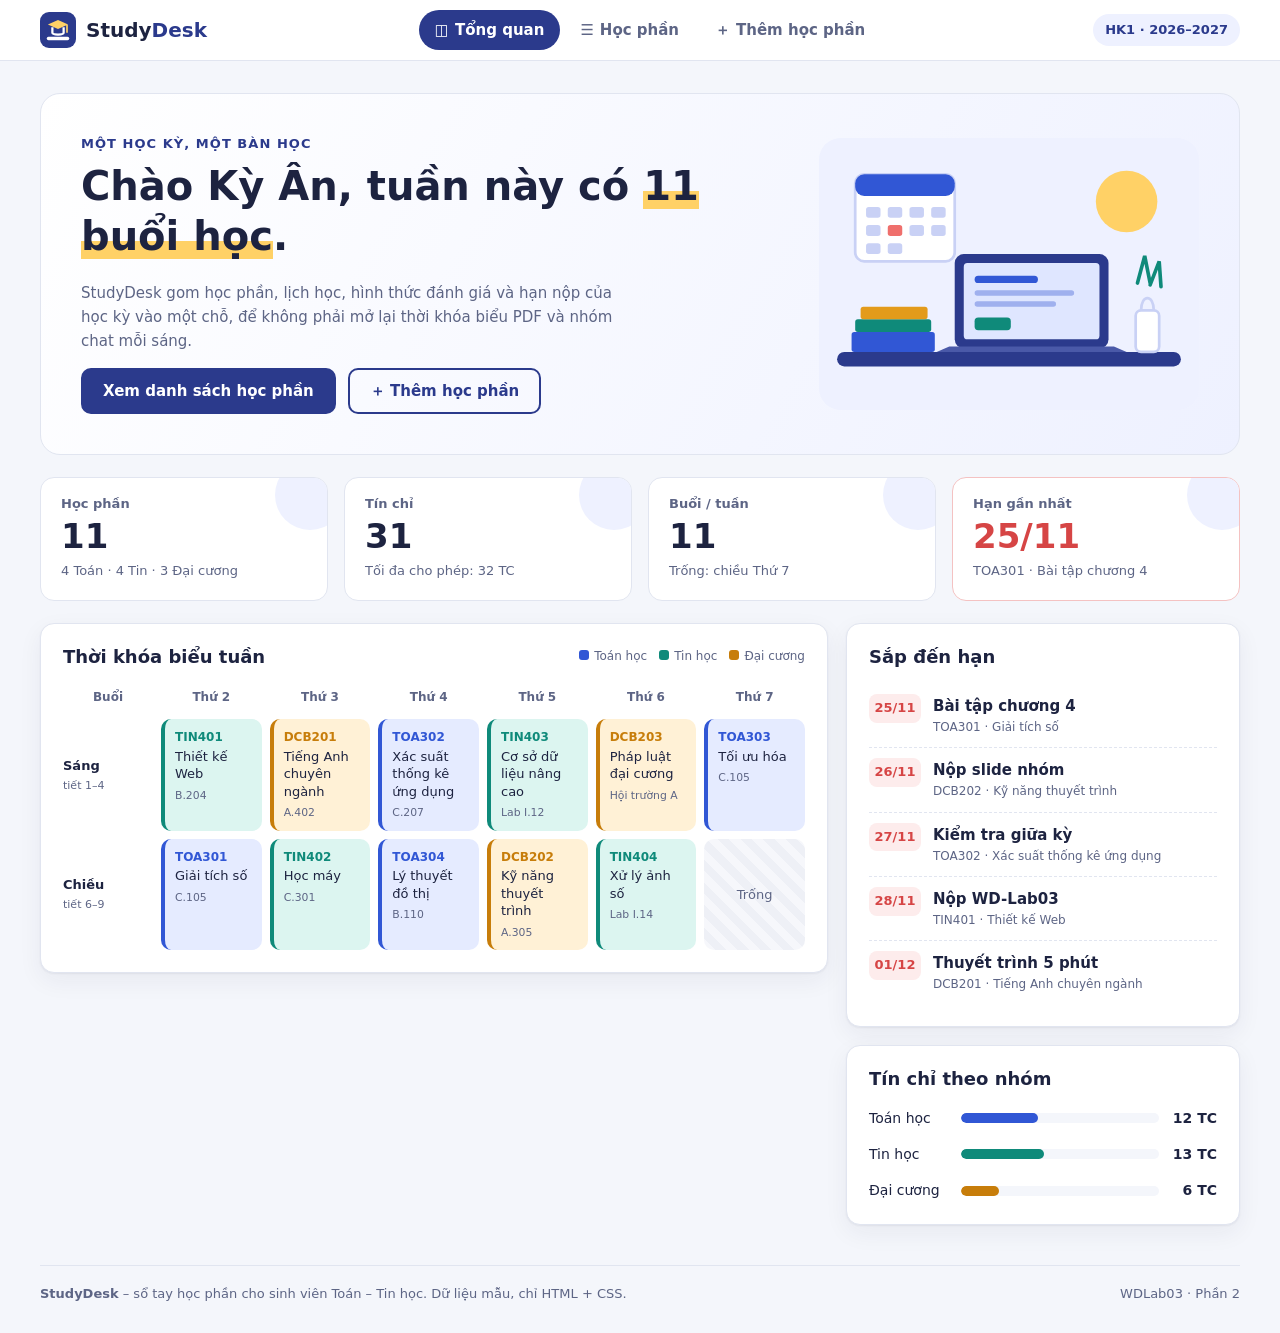
==== phan2-studydesk/index.html @ 6f0f49e2 "feat(part2): StudyDesk course manager – dashboard timetable, filterable course table with :target de" ====
<!DOCTYPE html>
<html lang="vi">
<head>
  <meta charset="utf-8">
  <meta name="viewport" content="width=device-width, initial-scale=1">
  <meta name="description" content="StudyDesk – sổ tay quản lý học phần trong học kỳ cho sinh viên Toán – Tin học.">
  <title>StudyDesk | Tổng quan học kỳ</title>
  <link rel="icon" href="assets/logo.svg" type="image/svg+xml">
  <link rel="stylesheet" href="css/style.css">
</head>
<body>
  <a class="skip" href="#main">Bỏ qua, đến nội dung</a>
  <header class="app-bar">
    <a class="logo" href="index.html">
      <img src="assets/logo.svg" alt="" width="36" height="36">
      <span>Study<b>Desk</b></span>
    </a>
    <nav class="tabs" aria-label="Điều hướng chính">
      <a href="index.html" aria-current="page"><span aria-hidden="true">◫</span> Tổng quan</a>
      <a href="hoc-phan.html"><span aria-hidden="true">☰</span> Học phần</a>
      <a href="dang-ky.html"><span aria-hidden="true">＋</span> Thêm học phần</a>
    </nav>
    <p class="term">HK1 · 2026–2027</p>
  </header>

  <main id="main" class="page">
    <section class="intro" aria-labelledby="intro-title">
      <div class="intro-text">
        <p class="kicker">Một học kỳ, một bàn học</p>
        <h1 id="intro-title">Chào Kỳ Ân, tuần này có <span class="hl">11 buổi học</span>.</h1>
        <p>StudyDesk gom học phần, lịch học, hình thức đánh giá và hạn nộp của học kỳ vào một chỗ, để không phải mở lại thời khóa biểu PDF và nhóm chat mỗi sáng.</p>
        <p class="intro-actions">
          <a class="button" href="hoc-phan.html">Xem danh sách học phần</a>
          <a class="button button-light" href="dang-ky.html">＋ Thêm học phần</a>
        </p>
      </div>
      <img class="intro-art" src="assets/desk.svg" alt="Minh họa bàn học với laptop, sách và lịch" width="420" height="300">
    </section>

    <section class="kpis" aria-label="Số liệu học kỳ">
      <article class="kpi"><h2>Học phần</h2><p class="kpi-num">11</p><p>4 Toán · 4 Tin · 3 Đại cương</p></article>
      <article class="kpi"><h2>Tín chỉ</h2><p class="kpi-num">31</p><p>Tối đa cho phép: 32 TC</p></article>
      <article class="kpi"><h2>Buổi / tuần</h2><p class="kpi-num">11</p><p>Trống: chiều Thứ 7</p></article>
      <article class="kpi kpi-alert"><h2>Hạn gần nhất</h2><p class="kpi-num">25/11</p><p>TOA301 · Bài tập chương 4</p></article>
    </section>

    <div class="dash">
      <section class="panel timetable" aria-labelledby="tt-title">
        <div class="panel-head">
          <h2 id="tt-title">Thời khóa biểu tuần</h2>
          <p class="legend"><span class="g-toan">Toán học</span><span class="g-tin">Tin học</span><span class="g-dc">Đại cương</span></p>
        </div>
        <div class="tt-scroll">
        <div class="tt-grid">
          <p class="tt-corner">Buổi</p>
          <p class="tt-day">Thứ 2</p>
          <p class="tt-day">Thứ 3</p>
          <p class="tt-day">Thứ 4</p>
          <p class="tt-day">Thứ 5</p>
          <p class="tt-day">Thứ 6</p>
          <p class="tt-day">Thứ 7</p>
          <p class="tt-sess">Sáng<small>tiết 1–4</small></p>
          <a class="tt-slot g-tin" href="hoc-phan.html#TIN401"><b>TIN401</b> Thiết kế Web<small>B.204</small></a>
          <a class="tt-slot g-dc" href="hoc-phan.html#DCB201"><b>DCB201</b> Tiếng Anh chuyên ngành<small>A.402</small></a>
          <a class="tt-slot g-toan" href="hoc-phan.html#TOA302"><b>TOA302</b> Xác suất thống kê ứng dụng<small>C.207</small></a>
          <a class="tt-slot g-tin" href="hoc-phan.html#TIN403"><b>TIN403</b> Cơ sở dữ liệu nâng cao<small>Lab I.12</small></a>
          <a class="tt-slot g-dc" href="hoc-phan.html#DCB203"><b>DCB203</b> Pháp luật đại cương<small>Hội trường A</small></a>
          <a class="tt-slot g-toan" href="hoc-phan.html#TOA303"><b>TOA303</b> Tối ưu hóa<small>C.105</small></a>
          <p class="tt-sess">Chiều<small>tiết 6–9</small></p>
          <a class="tt-slot g-toan" href="hoc-phan.html#TOA301"><b>TOA301</b> Giải tích số<small>C.105</small></a>
          <a class="tt-slot g-tin" href="hoc-phan.html#TIN402"><b>TIN402</b> Học máy<small>C.301</small></a>
          <a class="tt-slot g-toan" href="hoc-phan.html#TOA304"><b>TOA304</b> Lý thuyết đồ thị<small>B.110</small></a>
          <a class="tt-slot g-dc" href="hoc-phan.html#DCB202"><b>DCB202</b> Kỹ năng thuyết trình<small>A.305</small></a>
          <a class="tt-slot g-tin" href="hoc-phan.html#TIN404"><b>TIN404</b> Xử lý ảnh số<small>Lab I.14</small></a>
          <p class="tt-slot tt-free">Trống</p>
        </div>
        </div>
      </section>

      <section class="panel deadlines" aria-labelledby="dl-title">
        <div class="panel-head"><h2 id="dl-title">Sắp đến hạn</h2></div>
        <ol class="dl-list">
          <li>
            <time>25/11</time>
            <a href="hoc-phan.html#TOA301"><b>Bài tập chương 4</b><small>TOA301 · Giải tích số</small></a>
          </li>
          <li>
            <time>26/11</time>
            <a href="hoc-phan.html#DCB202"><b>Nộp slide nhóm</b><small>DCB202 · Kỹ năng thuyết trình</small></a>
          </li>
          <li>
            <time>27/11</time>
            <a href="hoc-phan.html#TOA302"><b>Kiểm tra giữa kỳ</b><small>TOA302 · Xác suất thống kê ứng dụng</small></a>
          </li>
          <li>
            <time>28/11</time>
            <a href="hoc-phan.html#TIN401"><b>Nộp WD-Lab03</b><small>TIN401 · Thiết kế Web</small></a>
          </li>
          <li>
            <time>01/12</time>
            <a href="hoc-phan.html#DCB201"><b>Thuyết trình 5 phút</b><small>DCB201 · Tiếng Anh chuyên ngành</small></a>
          </li>
        </ol>
      </section>

      <section class="panel credits" aria-labelledby="cr-title">
        <div class="panel-head"><h2 id="cr-title">Tín chỉ theo nhóm</h2></div>
        <ul class="bars">
          <li class="g-toan">
            <span>Toán học</span>
            <span class="bar"><span style="width: 39%"></span></span>
            <b>12 TC</b>
          </li>
          <li class="g-tin">
            <span>Tin học</span>
            <span class="bar"><span style="width: 42%"></span></span>
            <b>13 TC</b>
          </li>
          <li class="g-dc">
            <span>Đại cương</span>
            <span class="bar"><span style="width: 19%"></span></span>
            <b>6 TC</b>
          </li>
        </ul>
      </section>
    </div>
  </main>

  <footer class="app-footer">
    <p><b>StudyDesk</b> – sổ tay học phần cho sinh viên Toán – Tin học. Dữ liệu mẫu, chỉ HTML + CSS.</p>
    <p>WDLab03 · Phần 2</p>
  </footer>
</body>
</html>
---- phan2-studydesk/css/style.css ----
@charset "UTF-8";
/* =========================================================
   StudyDesk – Sổ tay học phần (WDLab03 – Phần 2)
   1. Biến   2. Nền tảng   3. App bar   4. Thành phần chung
   5. Tổng quan (KPI, thời khóa biểu)   6. Danh sách + chi tiết
   7. Form   8. Xác nhận   9. Responsive
   ========================================================= */

/* ---------- 1. Biến ---------- */
:root {
  --bg: #f4f6fb;
  --surface: #ffffff;
  --text: #1d2340;
  --soft: #5d6585;
  --border: #e1e5f0;
  --brand: #2b3a8c;
  --brand-2: #ffd166;
  --toan: #3157d5;  --toan-bg: #e5ebff;
  --tin: #0f8a7a;   --tin-bg: #dcf5f0;
  --dc: #c77d0a;    --dc-bg: #fff1d6;
  --danger: #d64545;
  --radius: 14px;
  --shadow: 0 1px 2px rgba(29, 35, 64, .06), 0 8px 24px rgba(29, 35, 64, .06);
  --font: "Segoe UI", system-ui, -apple-system, Roboto, Arial, sans-serif;
}

/* ---------- 2. Nền tảng ---------- */
*, *::before, *::after { box-sizing: border-box; }
html { scroll-padding-top: 90px; }
body { margin: 0; background: var(--bg); color: var(--text); font: 15px/1.6 var(--font); }
img { max-width: 100%; height: auto; display: block; }
a { color: var(--brand); }
h1, h2, h3 { line-height: 1.25; margin: 0 0 .5em; }
p { margin: 0 0 1em; }
button, input, select, textarea { font: inherit; }
:focus-visible { outline: 3px solid var(--brand-2); outline-offset: 2px; }
.sr-only { position: absolute; width: 1px; height: 1px; overflow: hidden; clip: rect(0 0 0 0); white-space: nowrap; }
.skip { position: absolute; top: -50px; left: 10px; z-index: 99; background: var(--brand); color: #fff; padding: 8px 12px; border-radius: 8px; }
.skip:focus { top: 10px; }

/* ---------- 3. App bar: Flexbox ---------- */
.app-bar {
  position: sticky; top: 0; z-index: 10;
  display: flex; align-items: center; gap: 20px;
  padding: 10px clamp(16px, 4vw, 40px);
  background: var(--surface); border-bottom: 1px solid var(--border);
}
.logo { display: flex; align-items: center; gap: 10px; text-decoration: none; color: var(--text); font-size: 20px; font-weight: 700; }
.logo b { color: var(--brand); }
.tabs { display: flex; gap: 4px; flex: 1; justify-content: center; }
.tabs a {
  display: flex; align-items: center; gap: 6px;
  padding: 8px 16px; border-radius: 999px;
  color: var(--soft); text-decoration: none; font-weight: 600;
}
.tabs a:hover { background: var(--bg); color: var(--text); }
.tabs a[aria-current="page"] { background: var(--brand); color: #fff; }   /* attribute selector */
.term { margin: 0; font-size: 13px; font-weight: 600; color: var(--brand); background: #eef1ff; padding: 6px 12px; border-radius: 999px; }

/* ---------- 4. Thành phần chung ---------- */
.page { width: min(1200px, 100% - 32px); margin: 0 auto; padding: 32px 0 40px; }
.kicker { font-size: 13px; font-weight: 700; color: var(--brand); text-transform: uppercase; letter-spacing: .08em; margin-bottom: 6px; }
.page-title { margin-bottom: 24px; }
.page-title h1 { font-size: clamp(26px, 3vw, 34px); }
.page-title p:last-child { color: var(--soft); max-width: 70ch; }
.panel { background: var(--surface); border: 1px solid var(--border); border-radius: var(--radius); box-shadow: var(--shadow); padding: 22px; }
.panel-head { display: flex; flex-wrap: wrap; align-items: center; justify-content: space-between; gap: 8px 16px; margin-bottom: 16px; }
.panel-head h2 { font-size: 18px; margin: 0; }
.button {
  display: inline-flex; align-items: center; justify-content: center; gap: 6px;
  min-height: 42px; padding: 9px 20px; border: 2px solid var(--brand); border-radius: 10px;
  background: var(--brand); color: #fff; font-weight: 700; text-decoration: none; cursor: pointer;
}
.button:hover { background: #1f2b6e; border-color: #1f2b6e; }
.button-light { background: transparent; color: var(--brand); }
.button-light:hover { background: #eef1ff; color: var(--brand); }
.note { background: #fff8e6; border-left: 4px solid var(--brand-2); padding: 10px 14px; border-radius: 0 8px 8px 0; font-size: 14px; }
code { background: #eef1ff; padding: 1px 6px; border-radius: 4px; }
abbr[title] { color: var(--danger); text-decoration: none; }

/* Màu theo nhóm: 1 class g-* đặt biến --c, --c-bg cho mọi phần tử con */
.g-toan { --c: var(--toan); --c-bg: var(--toan-bg); }
.g-tin  { --c: var(--tin);  --c-bg: var(--tin-bg); }
.g-dc   { --c: var(--dc);   --c-bg: var(--dc-bg); }

/* ---------- 5. Tổng quan ---------- */
.intro {
  display: flex; align-items: center; gap: 32px;
  background: linear-gradient(120deg, #ffffff 0%, #eef1ff 100%);
  border: 1px solid var(--border); border-radius: 20px; padding: clamp(22px, 4vw, 40px);
}
.intro-text { flex: 1 1 0; }
.intro h1 { font-size: clamp(26px, 3.4vw, 40px); }
.hl { background: linear-gradient(transparent 60%, var(--brand-2) 60%); }
.intro-text > p:not(.kicker) { color: var(--soft); max-width: 58ch; }
.intro-actions { display: flex; flex-wrap: wrap; gap: 12px; margin: 0; }
.intro-art { flex: 0 1 380px; min-width: 0; }

.kpis { display: grid; grid-template-columns: repeat(4, minmax(0, 1fr)); gap: 16px; margin: 22px 0; }
.kpi { background: var(--surface); border: 1px solid var(--border); border-radius: var(--radius); padding: 18px 20px; position: relative; overflow: hidden; }
.kpi::after { content: ""; position: absolute; right: -18px; top: -18px; width: 70px; height: 70px; border-radius: 50%; background: #eef1ff; }
.kpi h2 { font-size: 13px; color: var(--soft); font-weight: 600; margin: 0; }
.kpi-num { font-size: 34px; font-weight: 800; line-height: 1.2; margin: 4px 0; position: relative; z-index: 1; }
.kpi p:last-child { font-size: 13px; color: var(--soft); margin: 0; }
.kpi-alert { border-color: #f4c2c2; }
.kpi-alert .kpi-num { color: var(--danger); }

/* Dashboard: grid-template-areas */
.dash {
  display: grid; gap: 18px;
  grid-template-columns: minmax(0, 2fr) minmax(260px, 1fr);
  grid-template-areas:
    "timetable deadlines"
    "timetable credits";
}
.timetable { grid-area: timetable; align-self: start; }
.deadlines { grid-area: deadlines; }
.credits   { grid-area: credits; }
.dash > * { min-width: 0; }   /* grid item không bị nội dung rộng (bảng 640px) kéo giãn */

.legend { display: flex; gap: 12px; margin: 0; font-size: 12px; color: var(--soft); }
.legend span::before { content: ""; display: inline-block; width: 10px; height: 10px; border-radius: 3px; background: var(--c); margin-right: 5px; }
.tt-scroll { overflow-x: auto; }
.tt-grid {
  display: grid; gap: 8px; min-width: 640px;
  grid-template-columns: 90px repeat(6, minmax(0, 1fr));
}
.tt-grid p { margin: 0; }
.tt-day, .tt-corner { font-size: 12px; font-weight: 700; color: var(--soft); text-align: center; padding: 4px 0; }
.tt-sess { font-weight: 700; font-size: 13px; align-self: center; }
.tt-sess small { display: block; font-weight: 400; color: var(--soft); font-size: 11px; }
.tt-slot {
  min-height: 108px; padding: 10px; border-radius: 10px; font-size: 13px; line-height: 1.35;
  background: var(--c-bg); color: var(--text); text-decoration: none;
  border-left: 4px solid var(--c);
  transition: transform .15s, box-shadow .15s;
}
.tt-slot b { display: block; color: var(--c); font-size: 12px; margin-bottom: 2px; }
.tt-slot small { display: block; margin-top: 6px; color: var(--soft); }
a.tt-slot:hover { transform: translateY(-2px); box-shadow: var(--shadow); }
.tt-free { background: repeating-linear-gradient(45deg, #f6f7fb 0 8px, #eef0f6 8px 16px); border-left-color: var(--border); color: var(--soft); display: grid; place-items: center; }

.dl-list { list-style: none; margin: 0; padding: 0; }
.dl-list li { display: flex; gap: 12px; align-items: flex-start; padding: 10px 0; border-bottom: 1px dashed var(--border); }
.dl-list li:last-child { border-bottom: 0; }
.dl-list time { flex: 0 0 52px; text-align: center; font-weight: 800; color: var(--danger); background: #fdecec; border-radius: 8px; padding: 4px 0; font-size: 13px; }
.dl-list a { text-decoration: none; color: var(--text); }
.dl-list a:hover b { color: var(--brand); }
.dl-list small { display: block; color: var(--soft); font-size: 12px; }

.bars { list-style: none; margin: 0; padding: 0; display: grid; gap: 14px; }
.bars li { display: grid; grid-template-columns: 82px 1fr 48px; align-items: center; gap: 10px; font-size: 14px; }
.bar { height: 10px; background: var(--bg); border-radius: 99px; overflow: hidden; }
.bar span { display: block; height: 100%; background: var(--c); border-radius: inherit; }
.bars b { text-align: right; }

/* ---------- 6. Danh sách học phần + chi tiết ---------- */
.list-layout { display: grid; grid-template-columns: minmax(0, 1fr) 340px; gap: 20px; align-items: start; }
.list-area { position: relative; }
.f-radio { position: absolute; opacity: 0; pointer-events: none; }
.chips { display: flex; flex-wrap: wrap; gap: 8px; margin-bottom: 16px; }
.chips label {
  cursor: pointer; padding: 7px 14px; border-radius: 999px;
  background: var(--surface); border: 1.5px solid var(--border); font-weight: 600; font-size: 14px;
}
.chips label b { font-size: 12px; margin-left: 4px; color: var(--soft); }
.chips label:hover { border-color: var(--c, var(--brand)); }
/* chip đang chọn */
#f-all:checked ~ .chips [for="f-all"] { background: var(--brand); border-color: var(--brand); color: #fff; }
#f-toan:checked ~ .chips [for="f-toan"],
#f-tin:checked ~ .chips [for="f-tin"],
#f-dc:checked ~ .chips [for="f-dc"] { background: var(--c); border-color: var(--c); color: #fff; }
#f-all:checked ~ .chips [for="f-all"] b,
.f-radio:checked ~ .chips label[class] b { color: inherit; }
.f-radio:focus-visible ~ .chips { outline: 3px solid var(--brand-2); outline-offset: 4px; border-radius: 12px; }
/* lọc hàng của bảng */
#f-toan:checked ~ .course-table .row:not(.g-toan),
#f-tin:checked ~ .course-table .row:not(.g-tin),
#f-dc:checked ~ .course-table .row:not(.g-dc) { display: none; }
#f-toan:checked ~ .course-table tfoot,
#f-tin:checked ~ .course-table tfoot,
#f-dc:checked ~ .course-table tfoot { display: none; }

.course-table {
  width: 100%; border-collapse: separate; border-spacing: 0;
  background: var(--surface); border: 1px solid var(--border); border-radius: var(--radius); overflow: hidden;
  box-shadow: var(--shadow); font-size: 14px;
}
.course-table caption { text-align: left; font-size: 13px; color: var(--soft); padding-bottom: 8px; }
.course-table th, .course-table td { padding: 12px 14px; text-align: left; border-bottom: 1px solid var(--border); }
.course-table thead th { background: #f8f9fd; font-size: 12px; text-transform: uppercase; letter-spacing: .05em; color: var(--soft); }
.course-table tbody th { font-weight: 600; }
.course-table tbody tr:hover { background: #fafbff; }
.course-table td:first-child a { font-weight: 700; color: var(--c); text-decoration: none; border-bottom: 2px dotted currentColor; }
.course-table tbody td:first-child { border-left: 4px solid var(--c); }
.course-table tfoot th, .course-table tfoot td { font-weight: 700; border-bottom: 0; background: #f8f9fd; }
.badge { display: inline-block; padding: 2px 10px; border-radius: 999px; font-size: 12px; font-weight: 700; color: var(--c); background: var(--c-bg); white-space: nowrap; }
.meter { display: inline-block; vertical-align: middle; width: 70px; height: 8px; border-radius: 99px; background: var(--bg); overflow: hidden; margin-right: 6px; }
.meter span { display: block; height: 100%; background: var(--c); }

.detail-panel { position: sticky; top: 84px; }
.detail, .detail-empty { background: var(--surface); border: 1px solid var(--border); border-radius: var(--radius); box-shadow: var(--shadow); padding: 22px; }
.detail { display: none; border-top: 6px solid var(--c); }
.detail:target { display: block; }                               /* chỉ hiện học phần được chọn bằng #id */
.detail-panel:has(.detail:target) .detail-empty { display: none; } /* ẩn khung trống khi đã chọn */
.detail-empty { color: var(--soft); font-size: 14px; }
.detail-empty img { margin-bottom: 14px; border-radius: 10px; }
.detail-code { font-size: 12px; font-weight: 700; color: var(--c); text-transform: uppercase; letter-spacing: .06em; margin: 12px 0 2px; }
.detail h3 { font-size: 22px; }
.detail > p { color: var(--soft); font-size: 14px; }
.detail dl { display: grid; grid-template-columns: 82px 1fr; gap: 6px 12px; font-size: 14px; margin: 0 0 14px; padding: 14px; background: var(--bg); border-radius: 10px; }
.detail dt { color: var(--soft); }
.detail dd { margin: 0; font-weight: 600; }
.detail-progress { font-size: 13px; }
.close { font-size: 14px; font-weight: 700; }

/* ---------- 7. Form ---------- */
.form-layout { display: grid; grid-template-columns: minmax(0, 1fr) 300px; gap: 20px; align-items: start; }
.course-form fieldset { border: 0; padding: 0; margin: 0 0 20px; min-width: 0; }
.course-form legend { font-size: 17px; font-weight: 700; padding: 0; margin-bottom: 12px; }
.grid-2 { display: grid; grid-template-columns: repeat(2, minmax(0, 1fr)); gap: 0 16px; }
.field { margin: 0 0 14px; }
.field label, .field .label { display: block; font-weight: 600; font-size: 14px; margin: 0 0 6px; }
.field small { display: block; color: var(--soft); font-size: 12px; margin-top: 4px; }
.field input:not([type="radio"]):not([type="checkbox"]), .field select, .field textarea {
  width: 100%; padding: 10px 12px; background: #fbfcff;
  border: 1.5px solid var(--border); border-radius: 10px; color: var(--text);
}
.field input:focus, .field select:focus, .field textarea:focus { outline: none; border-color: var(--brand); box-shadow: 0 0 0 3px #dfe4ff; }
.field input[placeholder]:not(:placeholder-shown):invalid { border-color: var(--danger); background: #fff7f7; }
.field input[placeholder]:not(:placeholder-shown):valid { border-color: #39a96b; }
.radio-row, .check-row { display: flex; flex-wrap: wrap; gap: 10px; }
.pill { display: flex; align-items: center; gap: 8px; padding: 8px 14px; border: 1.5px solid var(--border); border-radius: 999px; cursor: pointer; font-weight: 600; font-size: 14px; }
.pill input { accent-color: var(--c); }
.pill:has(input:checked) { background: var(--c-bg); border-color: var(--c); color: var(--c); }
.check-row label { display: flex; align-items: center; gap: 6px; padding: 6px 12px; background: var(--bg); border-radius: 8px; cursor: pointer; font-size: 14px; }
.check-row input { accent-color: var(--brand); }
.form-buttons { display: flex; justify-content: flex-end; gap: 12px; flex-wrap: wrap; margin: 6px 0 0; padding-top: 18px; border-top: 1px solid var(--border); }
.form-help { position: sticky; top: 84px; }
.form-help h2 { font-size: 18px; }
.form-help ul { padding-left: 18px; font-size: 14px; color: var(--soft); }
.form-help li { margin-bottom: 8px; }

/* ---------- 8. Xác nhận ---------- */
.confirm { max-width: 620px; margin: 40px auto; text-align: center; padding: 40px clamp(20px, 5vw, 48px); }
.confirm-icon { width: 76px; height: 76px; margin: 0 auto 16px; display: grid; place-items: center; border-radius: 50%; background: var(--tin-bg); color: var(--tin); font-size: 38px; font-weight: 800; }
.confirm h1 { font-size: 30px; }
.confirm > p:not(.note) { color: var(--soft); }
.confirm .note { text-align: left; }
.confirm .intro-actions { justify-content: center; margin-top: 20px; }

.app-footer {
  width: min(1200px, 100% - 32px); margin: 0 auto; padding: 18px 0 28px;
  border-top: 1px solid var(--border);
  display: flex; flex-wrap: wrap; justify-content: space-between; gap: 6px 20px;
  font-size: 13px; color: var(--soft);
}
.app-footer p { margin: 0; }

/* ---------- 9. Responsive ---------- */
@media (max-width: 1024px) {
  .dash { grid-template-columns: 1fr 1fr; grid-template-areas: "timetable timetable" "deadlines credits"; }
  .list-layout, .form-layout { grid-template-columns: 1fr; }
  .detail-panel, .form-help { position: static; }
  .detail-panel { order: -1; }                 /* chi tiết hiện trên bảng khi màn hình hẹp */
  .detail-panel:not(:has(.detail:target)) { display: none; }
}
@media (max-width: 720px) {
  body { padding-bottom: 72px; }               /* chừa chỗ cho thanh tab dưới đáy */
  .term { margin-left: auto; }
  /* tab chuyển thành thanh điều hướng cố định ở đáy màn hình */
  .tabs {
    position: fixed; left: 0; right: 0; bottom: 0; z-index: 20;
    justify-content: space-around; gap: 0;
    background: var(--surface); border-top: 1px solid var(--border);
    padding: 6px 4px calc(6px + env(safe-area-inset-bottom));
  }
  .tabs a { flex-direction: column; gap: 0; padding: 6px 10px; font-size: 12px; border-radius: 10px; }
  .tabs a span { font-size: 18px; }
  .intro { flex-direction: column-reverse; align-items: stretch; text-align: left; }
  .intro-art { flex-basis: auto; max-width: 260px; }
  .kpis { grid-template-columns: repeat(2, minmax(0, 1fr)); gap: 10px; }
  .kpi-num { font-size: 28px; }
  .dash { grid-template-columns: 1fr; grid-template-areas: "timetable" "deadlines" "credits"; }
  .grid-2 { grid-template-columns: 1fr; }
  /* bảng -> thẻ: mỗi hàng là một card, nhãn cột lấy từ data-label */
  .course-table, .course-table tbody, .course-table tr, .course-table td, .course-table th { display: block; }
  .course-table { background: transparent; border: 0; box-shadow: none; }
  .course-table thead { display: none; }
  .course-table caption { display: block; padding: 0 0 8px; }
  .course-table tbody tr { background: var(--surface); border: 1px solid var(--border); border-left: 5px solid var(--c); border-radius: 12px; margin-bottom: 10px; padding: 10px 14px; }
  .course-table tbody td, .course-table tbody th { border: 0; padding: 3px 0; }
  .course-table tbody td:first-child { border-left: 0; }
  .course-table tbody th { font-size: 16px; }
  .course-table tbody td::before { content: attr(data-label) ": "; color: var(--soft); font-size: 12px; display: inline-block; min-width: 64px; }
  .course-table tfoot tr { display: flex; flex-wrap: wrap; gap: 4px 16px; background: #f8f9fd; border-radius: 12px; padding: 10px 14px; }
  .course-table tfoot th, .course-table tfoot td { padding: 0; background: none; }
}
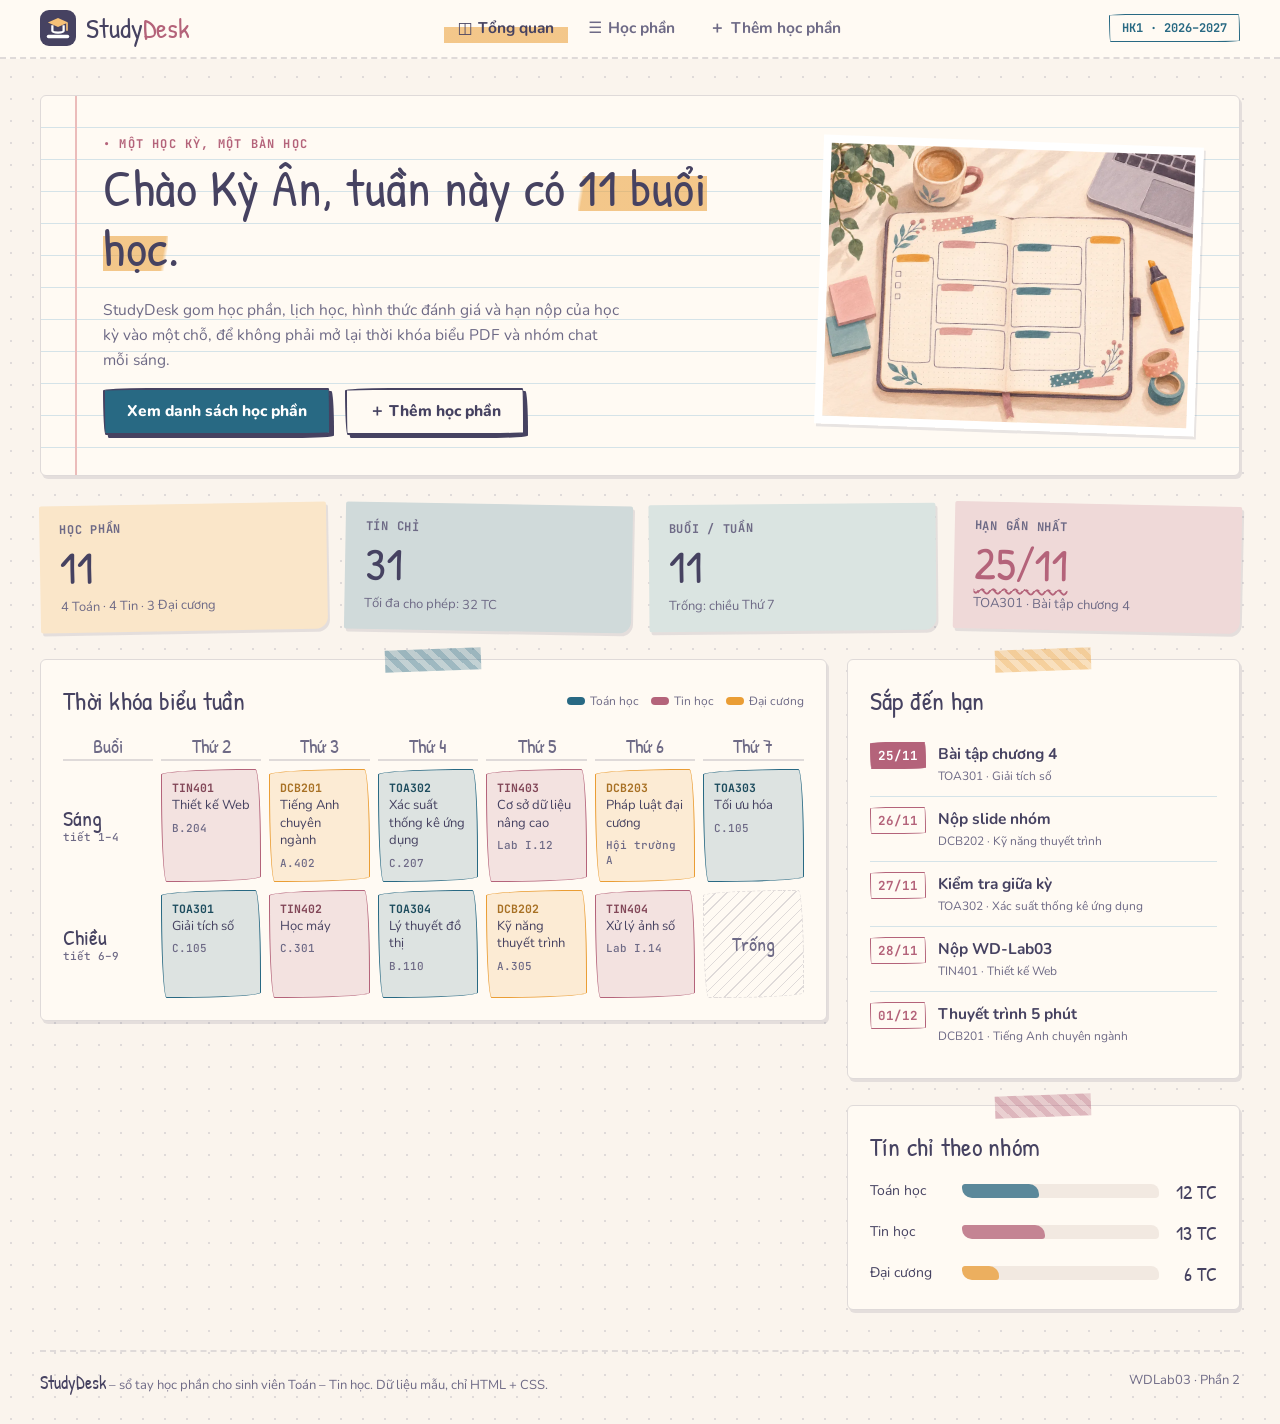
==== commit aa33aeff: "feat(part2): StudyDesk bullet-journal redesign – Rosé Pine Dawn, handwritten fonts, AI desk + sticke" ====
--- a/phan2-studydesk/index.html
+++ b/phan2-studydesk/index.html
@@ -6,6 +6,7 @@
   <meta name="description" content="StudyDesk – sổ tay quản lý học phần trong học kỳ cho sinh viên Toán – Tin học.">
   <title>StudyDesk | Tổng quan học kỳ</title>
   <link rel="icon" href="assets/logo.svg" type="image/svg+xml">
+  <link rel="stylesheet" href="assets/fonts/fonts.css">
   <link rel="stylesheet" href="css/style.css">
 </head>
 <body>
@@ -34,7 +35,7 @@
           <a class="button button-light" href="dang-ky.html">＋ Thêm học phần</a>
         </p>
       </div>
-      <img class="intro-art" src="assets/desk.svg" alt="Minh họa bàn học với laptop, sách và lịch" width="420" height="300">
+      <img class="intro-art" src="assets/desk.webp" alt="Minh họa bàn học với laptop, sách và lịch" width="420" height="315">
     </section>
 
     <section class="kpis" aria-label="Số liệu học kỳ">
--- a/phan2-studydesk/assets/fonts/fonts.css
+++ b/phan2-studydesk/assets/fonts/fonts.css
@@ -0,0 +1,110 @@
+/* Font tải từ Google Fonts (SIL Open Font License), lưu cục bộ để chạy offline.
+   Sinh bởi tools/fetch_fonts.py – không sửa tay. */
+/* vietnamese */
+@font-face {
+  font-family: 'Patrick Hand';
+  font-style: normal;
+  font-weight: 400;
+  font-display: swap;
+  src: url(patrick-hand-normal-400-vietnamese.woff2) format('woff2');
+  unicode-range: U+0102-0103, U+0110-0111, U+0128-0129, U+0168-0169, U+01A0-01A1, U+01AF-01B0, U+0300-0301, U+0303-0304, U+0308-0309, U+0323, U+0329, U+1EA0-1EF9, U+20AB;
+}
+/* latin-ext */
+@font-face {
+  font-family: 'Patrick Hand';
+  font-style: normal;
+  font-weight: 400;
+  font-display: swap;
+  src: url(patrick-hand-normal-400-latin-ext.woff2) format('woff2');
+  unicode-range: U+0100-02BA, U+02BD-02C5, U+02C7-02CC, U+02CE-02D7, U+02DD-02FF, U+0304, U+0308, U+0329, U+1D00-1DBF, U+1E00-1E9F, U+1EF2-1EFF, U+2020, U+20A0-20AB, U+20AD-20C4, U+2113, U+2C60-2C7F, U+A720-A7FF;
+}
+/* latin */
+@font-face {
+  font-family: 'Patrick Hand';
+  font-style: normal;
+  font-weight: 400;
+  font-display: swap;
+  src: url(patrick-hand-normal-400-latin.woff2) format('woff2');
+  unicode-range: U+0000-00FF, U+0131, U+0152-0153, U+02BB-02BC, U+02C6, U+02DA, U+02DC, U+0304, U+0308, U+0329, U+2000-206F, U+20AC, U+2122, U+2191, U+2193, U+2212, U+2215, U+FEFF, U+FFFD;
+}
+/* vietnamese */
+@font-face {
+  font-family: 'Nunito';
+  font-style: normal;
+  font-weight: 400 800;
+  font-display: swap;
+  src: url(nunito-normal-400-800-vietnamese.woff2) format('woff2');
+  unicode-range: U+0102-0103, U+0110-0111, U+0128-0129, U+0168-0169, U+01A0-01A1, U+01AF-01B0, U+0300-0301, U+0303-0304, U+0308-0309, U+0323, U+0329, U+1EA0-1EF9, U+20AB;
+}
+/* latin-ext */
+@font-face {
+  font-family: 'Nunito';
+  font-style: normal;
+  font-weight: 400 800;
+  font-display: swap;
+  src: url(nunito-normal-400-800-latin-ext.woff2) format('woff2');
+  unicode-range: U+0100-02BA, U+02BD-02C5, U+02C7-02CC, U+02CE-02D7, U+02DD-02FF, U+0304, U+0308, U+0329, U+1D00-1DBF, U+1E00-1E9F, U+1EF2-1EFF, U+2020, U+20A0-20AB, U+20AD-20C4, U+2113, U+2C60-2C7F, U+A720-A7FF;
+}
+/* latin */
+@font-face {
+  font-family: 'Nunito';
+  font-style: normal;
+  font-weight: 400 800;
+  font-display: swap;
+  src: url(nunito-normal-400-800-latin.woff2) format('woff2');
+  unicode-range: U+0000-00FF, U+0131, U+0152-0153, U+02BB-02BC, U+02C6, U+02DA, U+02DC, U+0304, U+0308, U+0329, U+2000-206F, U+20AC, U+2122, U+2191, U+2193, U+2212, U+2215, U+FEFF, U+FFFD;
+}
+/* vietnamese */
+@font-face {
+  font-family: 'JetBrains Mono';
+  font-style: normal;
+  font-weight: 500;
+  font-display: swap;
+  src: url(jetbrains-mono-normal-500-vietnamese.woff2) format('woff2');
+  unicode-range: U+0102-0103, U+0110-0111, U+0128-0129, U+0168-0169, U+01A0-01A1, U+01AF-01B0, U+0300-0301, U+0303-0304, U+0308-0309, U+0323, U+0329, U+1EA0-1EF9, U+20AB;
+}
+/* latin-ext */
+@font-face {
+  font-family: 'JetBrains Mono';
+  font-style: normal;
+  font-weight: 500;
+  font-display: swap;
+  src: url(jetbrains-mono-normal-500-latin-ext.woff2) format('woff2');
+  unicode-range: U+0100-02BA, U+02BD-02C5, U+02C7-02CC, U+02CE-02D7, U+02DD-02FF, U+0304, U+0308, U+0329, U+1D00-1DBF, U+1E00-1E9F, U+1EF2-1EFF, U+2020, U+20A0-20AB, U+20AD-20C4, U+2113, U+2C60-2C7F, U+A720-A7FF;
+}
+/* latin */
+@font-face {
+  font-family: 'JetBrains Mono';
+  font-style: normal;
+  font-weight: 500;
+  font-display: swap;
+  src: url(jetbrains-mono-normal-500-latin.woff2) format('woff2');
+  unicode-range: U+0000-00FF, U+0131, U+0152-0153, U+02BB-02BC, U+02C6, U+02DA, U+02DC, U+0304, U+0308, U+0329, U+2000-206F, U+20AC, U+2122, U+2191, U+2193, U+2212, U+2215, U+FEFF, U+FFFD;
+}
+/* vietnamese */
+@font-face {
+  font-family: 'JetBrains Mono';
+  font-style: normal;
+  font-weight: 700;
+  font-display: swap;
+  src: url(jetbrains-mono-normal-700-vietnamese.woff2) format('woff2');
+  unicode-range: U+0102-0103, U+0110-0111, U+0128-0129, U+0168-0169, U+01A0-01A1, U+01AF-01B0, U+0300-0301, U+0303-0304, U+0308-0309, U+0323, U+0329, U+1EA0-1EF9, U+20AB;
+}
+/* latin-ext */
+@font-face {
+  font-family: 'JetBrains Mono';
+  font-style: normal;
+  font-weight: 700;
+  font-display: swap;
+  src: url(jetbrains-mono-normal-700-latin-ext.woff2) format('woff2');
+  unicode-range: U+0100-02BA, U+02BD-02C5, U+02C7-02CC, U+02CE-02D7, U+02DD-02FF, U+0304, U+0308, U+0329, U+1D00-1DBF, U+1E00-1E9F, U+1EF2-1EFF, U+2020, U+20A0-20AB, U+20AD-20C4, U+2113, U+2C60-2C7F, U+A720-A7FF;
+}
+/* latin */
+@font-face {
+  font-family: 'JetBrains Mono';
+  font-style: normal;
+  font-weight: 700;
+  font-display: swap;
+  src: url(jetbrains-mono-normal-700-latin.woff2) format('woff2');
+  unicode-range: U+0000-00FF, U+0131, U+0152-0153, U+02BB-02BC, U+02C6, U+02DA, U+02DC, U+0304, U+0308, U+0329, U+2000-206F, U+20AC, U+2122, U+2191, U+2193, U+2212, U+2215, U+FEFF, U+FFFD;
+}
--- a/phan2-studydesk/css/style.css
+++ b/phan2-studydesk/css/style.css
@@ -1,6 +1,10 @@
 @charset "UTF-8";
 /* =========================================================
    StudyDesk – Sổ tay học phần (WDLab03 – Phần 2)
+   Concept: bullet journal – trang giấy chấm bi, chữ viết tay,
+   băng dính washi, bút dạ quang. Mỗi nhóm học phần là một màu bút.
+   Bảng màu: Rosé Pine Dawn (github.com/rose-pine/neovim, palette.lua).
+   Font: Patrick Hand, Nunito, JetBrains Mono (Google Fonts, OFL) – assets/fonts.
    1. Biến   2. Nền tảng   3. App bar   4. Thành phần chung
    5. Tổng quan (KPI, thời khóa biểu)   6. Danh sách + chi tiết
    7. Form   8. Xác nhận   9. Responsive
@@ -8,29 +12,48 @@
 
 /* ---------- 1. Biến ---------- */
 :root {
-  --bg: #f4f6fb;
-  --surface: #ffffff;
-  --text: #1d2340;
-  --soft: #5d6585;
-  --border: #e1e5f0;
-  --brand: #2b3a8c;
-  --brand-2: #ffd166;
-  --toan: #3157d5;  --toan-bg: #e5ebff;
-  --tin: #0f8a7a;   --tin-bg: #dcf5f0;
-  --dc: #c77d0a;    --dc-bg: #fff1d6;
-  --danger: #d64545;
-  --radius: 14px;
-  --shadow: 0 1px 2px rgba(29, 35, 64, .06), 0 8px 24px rgba(29, 35, 64, .06);
-  --font: "Segoe UI", system-ui, -apple-system, Roboto, Arial, sans-serif;
+  --bg: #faf4ed;             /* base – giấy */
+  --surface: #fffaf3;        /* surface – trang dán lên */
+  --overlay: #f2e9e1;        /* overlay */
+  --text: #464261;           /* text – mực */
+  --soft: #6e6a86;           /* chữ phụ (đậm hơn subtle để đủ tương phản) */
+  --border: #dfdad9;         /* highlight_med – chấm bi, đường kẻ */
+  --brand: #286983;          /* pine – bút mực xanh */
+  --brand-2: #ea9d34;        /* gold – bút dạ quang */
+  --toan: #286983;           /* pine */
+  --tin: #b4637a;            /* love */
+  --dc: #ea9d34;             /* gold */
+  --rule: #d5e3e8;           /* dòng kẻ ngang của giấy */
+  --margin: #ebbcba;         /* lề đỏ của trang vở */
+  --danger: #b4637a;
+  --radius: 6px;
+  --sketch: 255px 15px 225px 15px / 15px 225px 15px 255px;   /* viền "vẽ tay" */
+  --shadow: 2px 3px 0 rgba(70, 66, 97, .12);
+  --font: "Nunito", "Segoe UI", system-ui, sans-serif;
+  --hand: "Patrick Hand", "Comic Sans MS", cursive;
+  --mono: "JetBrains Mono", Consolas, monospace;
+}
+
+/* Màu theo nhóm: 1 class g-* đặt biến --c; --c-bg và --c-ink được pha từ --c bằng color-mix() */
+.g-toan { --c: var(--toan); }
+.g-tin  { --c: var(--tin); }
+.g-dc   { --c: var(--dc); }
+.g-toan, .g-tin, .g-dc {
+  --c-bg: color-mix(in srgb, var(--c) 16%, var(--surface));
+  --c-ink: color-mix(in srgb, var(--c) 72%, #000);          /* bản đậm của màu nhóm, dùng cho chữ */
 }
 
 /* ---------- 2. Nền tảng ---------- */
 *, *::before, *::after { box-sizing: border-box; }
 html { scroll-padding-top: 90px; }
-body { margin: 0; background: var(--bg); color: var(--text); font: 15px/1.6 var(--font); }
+body {
+  margin: 0; color: var(--text); font: 15.5px/1.6 var(--font);
+  background: radial-gradient(var(--border) 1.3px, transparent 1.5px) 0 0 / 22px 22px, var(--bg);   /* giấy chấm bi */
+}
+::selection { background: color-mix(in srgb, var(--brand-2) 45%, transparent); }
 img { max-width: 100%; height: auto; display: block; }
 a { color: var(--brand); }
-h1, h2, h3 { line-height: 1.25; margin: 0 0 .5em; }
+h1, h2, h3 { font-family: var(--hand); font-weight: 400; line-height: 1.15; margin: 0 0 .4em; letter-spacing: .01em; }
 p { margin: 0 0 1em; }
 button, input, select, textarea { font: inherit; }
 :focus-visible { outline: 3px solid var(--brand-2); outline-offset: 2px; }
@@ -43,130 +66,143 @@
   position: sticky; top: 0; z-index: 10;
   display: flex; align-items: center; gap: 20px;
   padding: 10px clamp(16px, 4vw, 40px);
-  background: var(--surface); border-bottom: 1px solid var(--border);
-}
-.logo { display: flex; align-items: center; gap: 10px; text-decoration: none; color: var(--text); font-size: 20px; font-weight: 700; }
-.logo b { color: var(--brand); }
-.tabs { display: flex; gap: 4px; flex: 1; justify-content: center; }
+  background: var(--surface); border-bottom: 2px dashed var(--border);
+}
+.logo { display: flex; align-items: center; gap: 10px; text-decoration: none; color: var(--text); font: 28px/1 var(--hand); }
+.logo b { font-weight: 400; color: var(--tin); }
+.tabs { display: flex; gap: 6px; flex: 1; justify-content: center; }
 .tabs a {
   display: flex; align-items: center; gap: 6px;
-  padding: 8px 16px; border-radius: 999px;
-  color: var(--soft); text-decoration: none; font-weight: 600;
-}
-.tabs a:hover { background: var(--bg); color: var(--text); }
-.tabs a[aria-current="page"] { background: var(--brand); color: #fff; }   /* attribute selector */
-.term { margin: 0; font-size: 13px; font-weight: 600; color: var(--brand); background: #eef1ff; padding: 6px 12px; border-radius: 999px; }
+  padding: 6px 14px;
+  color: var(--soft); text-decoration: none; font-weight: 700;
+}
+.tabs a:hover { color: var(--text); text-decoration: underline wavy var(--tin) 1.5px; text-underline-offset: 6px; }
+/* tab hiện tại: tô dạ quang như đánh dấu trong vở (attribute selector) */
+.tabs a[aria-current="page"] { color: var(--text); background: linear-gradient(transparent 45%, color-mix(in srgb, var(--brand-2) 55%, transparent) 45% 88%, transparent 88%); }
+.term { margin: 0; font: 700 12px var(--mono); color: var(--brand); border: 1.5px solid var(--brand); padding: 5px 12px; border-radius: var(--sketch); }
 
 /* ---------- 4. Thành phần chung ---------- */
-.page { width: min(1200px, 100% - 32px); margin: 0 auto; padding: 32px 0 40px; }
-.kicker { font-size: 13px; font-weight: 700; color: var(--brand); text-transform: uppercase; letter-spacing: .08em; margin-bottom: 6px; }
+.page { width: min(1200px, 100% - 32px); margin: 0 auto; padding: 36px 0 40px; }
+.kicker { font: 700 12px var(--mono); color: var(--tin); text-transform: uppercase; letter-spacing: .1em; margin-bottom: 6px; }
+.kicker::before { content: "• "; }                    /* ký hiệu "việc cần làm" trong bullet journal */
 .page-title { margin-bottom: 24px; }
-.page-title h1 { font-size: clamp(26px, 3vw, 34px); }
+.page-title h1 { font-size: clamp(32px, 3.6vw, 44px); }
 .page-title p:last-child { color: var(--soft); max-width: 70ch; }
-.panel { background: var(--surface); border: 1px solid var(--border); border-radius: var(--radius); box-shadow: var(--shadow); padding: 22px; }
+/* trang giấy dán lên sổ, có băng dính washi ở mép trên */
+.panel { position: relative; background: var(--surface); border: 1px solid var(--border); border-radius: var(--radius); box-shadow: var(--shadow); padding: 26px 22px 22px; }
+.panel::before {
+  content: ""; position: absolute; top: -11px; left: 50%; width: 96px; height: 22px;
+  transform: translateX(-50%) rotate(-2deg);
+  background: repeating-linear-gradient(45deg, color-mix(in srgb, var(--tape, var(--tin)) 45%, transparent) 0 6px, color-mix(in srgb, var(--tape, var(--tin)) 28%, transparent) 6px 12px);
+}
 .panel-head { display: flex; flex-wrap: wrap; align-items: center; justify-content: space-between; gap: 8px 16px; margin-bottom: 16px; }
-.panel-head h2 { font-size: 18px; margin: 0; }
+.panel-head h2 { font-size: 26px; margin: 0; }
 .button {
   display: inline-flex; align-items: center; justify-content: center; gap: 6px;
-  min-height: 42px; padding: 9px 20px; border: 2px solid var(--brand); border-radius: 10px;
-  background: var(--brand); color: #fff; font-weight: 700; text-decoration: none; cursor: pointer;
-}
-.button:hover { background: #1f2b6e; border-color: #1f2b6e; }
-.button-light { background: transparent; color: var(--brand); }
-.button-light:hover { background: #eef1ff; color: var(--brand); }
-.note { background: #fff8e6; border-left: 4px solid var(--brand-2); padding: 10px 14px; border-radius: 0 8px 8px 0; font-size: 14px; }
-code { background: #eef1ff; padding: 1px 6px; border-radius: 4px; }
+  min-height: 42px; padding: 9px 22px; border: 2px solid var(--text); border-radius: var(--sketch);
+  background: var(--brand); color: #fff; font-weight: 800; text-decoration: none; cursor: pointer;
+  box-shadow: 3px 3px 0 var(--text); transition: transform .12s, box-shadow .12s;
+}
+.button:hover { transform: translate(-1px, -1px); box-shadow: 4px 4px 0 var(--text); }
+.button:active { transform: translate(2px, 2px); box-shadow: 1px 1px 0 var(--text); }
+.button-light { background: var(--surface); color: var(--text); }
+.note { background: color-mix(in srgb, var(--brand-2) 18%, var(--surface)); border-left: 4px solid var(--brand-2); padding: 10px 14px; border-radius: 0 8px 8px 0; font-size: 14px; }
+code { font: 13px var(--mono); background: var(--overlay); padding: 1px 6px; border-radius: 4px; }
 abbr[title] { color: var(--danger); text-decoration: none; }
-
-/* Màu theo nhóm: 1 class g-* đặt biến --c, --c-bg cho mọi phần tử con */
-.g-toan { --c: var(--toan); --c-bg: var(--toan-bg); }
-.g-tin  { --c: var(--tin);  --c-bg: var(--tin-bg); }
-.g-dc   { --c: var(--dc);   --c-bg: var(--dc-bg); }
 
 /* ---------- 5. Tổng quan ---------- */
 .intro {
   display: flex; align-items: center; gap: 32px;
-  background: linear-gradient(120deg, #ffffff 0%, #eef1ff 100%);
-  border: 1px solid var(--border); border-radius: 20px; padding: clamp(22px, 4vw, 40px);
-}
-.intro-text { flex: 1 1 0; }
-.intro h1 { font-size: clamp(26px, 3.4vw, 40px); }
-.hl { background: linear-gradient(transparent 60%, var(--brand-2) 60%); }
+  background: var(--surface); border: 1px solid var(--border); border-radius: var(--radius);
+  box-shadow: var(--shadow); padding: clamp(22px, 4vw, 40px);
+  /* lề đỏ + dòng kẻ như trang vở */
+  background-image:
+    linear-gradient(90deg, transparent 34px, var(--margin) 34px 36px, transparent 36px),
+    repeating-linear-gradient(transparent 0 31px, var(--rule) 31px 32px);
+}
+.intro-text { flex: 1 1 0; padding-left: 22px; }
+.intro h1 { font-size: clamp(34px, 4.2vw, 52px); }
+.hl { background: linear-gradient(100deg, transparent 2%, color-mix(in srgb, var(--brand-2) 55%, transparent) 4% 96%, transparent 98%) 0 70% / 100% 50% no-repeat; }
 .intro-text > p:not(.kicker) { color: var(--soft); max-width: 58ch; }
-.intro-actions { display: flex; flex-wrap: wrap; gap: 12px; margin: 0; }
-.intro-art { flex: 0 1 380px; min-width: 0; }
-
-.kpis { display: grid; grid-template-columns: repeat(4, minmax(0, 1fr)); gap: 16px; margin: 22px 0; }
-.kpi { background: var(--surface); border: 1px solid var(--border); border-radius: var(--radius); padding: 18px 20px; position: relative; overflow: hidden; }
-.kpi::after { content: ""; position: absolute; right: -18px; top: -18px; width: 70px; height: 70px; border-radius: 50%; background: #eef1ff; }
-.kpi h2 { font-size: 13px; color: var(--soft); font-weight: 600; margin: 0; }
-.kpi-num { font-size: 34px; font-weight: 800; line-height: 1.2; margin: 4px 0; position: relative; z-index: 1; }
+.intro-actions { display: flex; flex-wrap: wrap; gap: 14px; margin: 0; }
+.intro-art { flex: 0 1 380px; min-width: 0; transform: rotate(2deg); border: 8px solid #fff; box-shadow: var(--shadow); }
+
+/* KPI: giấy note dán lệch */
+.kpis { display: grid; grid-template-columns: repeat(4, minmax(0, 1fr)); gap: 18px; margin: 28px 0; }
+.kpi { --note: var(--brand-2); background: color-mix(in srgb, var(--note) 22%, var(--surface)); border-radius: 2px 2px 12px 2px; padding: 16px 20px; box-shadow: var(--shadow); rotate: -1deg; }
+.kpi:nth-child(2) { --note: var(--toan); rotate: 1deg; }
+.kpi:nth-child(3) { --note: #56949f; rotate: -.5deg; }   /* foam */
+.kpi h2 { font: 700 12px var(--mono); text-transform: uppercase; letter-spacing: .06em; color: var(--soft); margin: 0; }
+.kpi-num { font: 46px/1.1 var(--hand); margin: 4px 0; }
 .kpi p:last-child { font-size: 13px; color: var(--soft); margin: 0; }
-.kpi-alert { border-color: #f4c2c2; }
-.kpi-alert .kpi-num { color: var(--danger); }
+.kpi-alert { --note: var(--tin); rotate: 1.2deg; }
+.kpi-alert .kpi-num { color: var(--danger); text-decoration: underline wavy var(--danger) 2px; text-underline-offset: 8px; }
 
 /* Dashboard: grid-template-areas */
 .dash {
-  display: grid; gap: 18px;
+  display: grid; gap: 26px 20px;
   grid-template-columns: minmax(0, 2fr) minmax(260px, 1fr);
   grid-template-areas:
     "timetable deadlines"
     "timetable credits";
 }
-.timetable { grid-area: timetable; align-self: start; }
-.deadlines { grid-area: deadlines; }
+.timetable { grid-area: timetable; align-self: start; --tape: var(--toan); }
+.deadlines { grid-area: deadlines; --tape: var(--brand-2); }
 .credits   { grid-area: credits; }
 .dash > * { min-width: 0; }   /* grid item không bị nội dung rộng (bảng 640px) kéo giãn */
 
 .legend { display: flex; gap: 12px; margin: 0; font-size: 12px; color: var(--soft); }
-.legend span::before { content: ""; display: inline-block; width: 10px; height: 10px; border-radius: 3px; background: var(--c); margin-right: 5px; }
+.legend span::before { content: ""; display: inline-block; width: 18px; height: 8px; border-radius: 4px; background: var(--c); margin-right: 5px; }
 .tt-scroll { overflow-x: auto; }
 .tt-grid {
   display: grid; gap: 8px; min-width: 640px;
   grid-template-columns: 90px repeat(6, minmax(0, 1fr));
 }
 .tt-grid p { margin: 0; }
-.tt-day, .tt-corner { font-size: 12px; font-weight: 700; color: var(--soft); text-align: center; padding: 4px 0; }
-.tt-sess { font-weight: 700; font-size: 13px; align-self: center; }
-.tt-sess small { display: block; font-weight: 400; color: var(--soft); font-size: 11px; }
+.tt-day, .tt-corner { font: 20px var(--hand); color: var(--soft); text-align: center; border-bottom: 2px solid var(--border); }
+.tt-sess { font: 22px/1.1 var(--hand); align-self: center; }
+.tt-sess small { display: block; font: 11px var(--mono); color: var(--soft); }
 .tt-slot {
-  min-height: 108px; padding: 10px; border-radius: 10px; font-size: 13px; line-height: 1.35;
+  min-height: 108px; padding: 10px; font-size: 13px; line-height: 1.35;
   background: var(--c-bg); color: var(--text); text-decoration: none;
-  border-left: 4px solid var(--c);
+  border: 1.5px solid var(--c); border-radius: var(--sketch);
   transition: transform .15s, box-shadow .15s;
 }
-.tt-slot b { display: block; color: var(--c); font-size: 12px; margin-bottom: 2px; }
-.tt-slot small { display: block; margin-top: 6px; color: var(--soft); }
-a.tt-slot:hover { transform: translateY(-2px); box-shadow: var(--shadow); }
-.tt-free { background: repeating-linear-gradient(45deg, #f6f7fb 0 8px, #eef0f6 8px 16px); border-left-color: var(--border); color: var(--soft); display: grid; place-items: center; }
-
+.tt-slot b { display: block; font: 700 11.5px var(--mono); color: var(--c-ink); margin-bottom: 2px; }
+.tt-slot small { display: block; margin-top: 6px; color: var(--soft); font-family: var(--mono); font-size: 11px; }
+a.tt-slot:hover { transform: rotate(-1.5deg) scale(1.03); box-shadow: var(--shadow); }
+.tt-free { background: repeating-linear-gradient(-45deg, transparent 0 7px, var(--border) 7px 8px); border: 1.5px dashed var(--border); color: var(--soft); display: grid; place-items: center; font: 20px var(--hand); }
+
+/* Sắp đến hạn: rapid log kiểu bullet journal */
 .dl-list { list-style: none; margin: 0; padding: 0; }
-.dl-list li { display: flex; gap: 12px; align-items: flex-start; padding: 10px 0; border-bottom: 1px dashed var(--border); }
+.dl-list li { display: flex; gap: 12px; align-items: flex-start; padding: 10px 0; border-bottom: 1px solid var(--rule); }
 .dl-list li:last-child { border-bottom: 0; }
-.dl-list time { flex: 0 0 52px; text-align: center; font-weight: 800; color: var(--danger); background: #fdecec; border-radius: 8px; padding: 4px 0; font-size: 13px; }
+.dl-list time { flex: 0 0 56px; text-align: center; font: 700 12.5px var(--mono); color: var(--danger); border: 1.5px solid var(--danger); border-radius: var(--sketch); padding: 4px 0; }
+.dl-list li:first-child time { background: var(--danger); color: #fff; }
 .dl-list a { text-decoration: none; color: var(--text); }
-.dl-list a:hover b { color: var(--brand); }
+.dl-list a:hover b { background: linear-gradient(transparent 55%, color-mix(in srgb, var(--brand-2) 50%, transparent) 55%); }
 .dl-list small { display: block; color: var(--soft); font-size: 12px; }
 
+/* Tín chỉ: nét bút dạ quang */
 .bars { list-style: none; margin: 0; padding: 0; display: grid; gap: 14px; }
 .bars li { display: grid; grid-template-columns: 82px 1fr 48px; align-items: center; gap: 10px; font-size: 14px; }
-.bar { height: 10px; background: var(--bg); border-radius: 99px; overflow: hidden; }
-.bar span { display: block; height: 100%; background: var(--c); border-radius: inherit; }
-.bars b { text-align: right; }
+.bar { height: 14px; background: var(--overlay); border-radius: 3px 8px 4px 10px; overflow: hidden; }
+.bar span { display: block; height: 100%; background: color-mix(in srgb, var(--c) 75%, transparent); border-radius: 2px 10px 3px 8px; }
+.bars b { text-align: right; font: 20px var(--hand); }
 
 /* ---------- 6. Danh sách học phần + chi tiết ---------- */
-.list-layout { display: grid; grid-template-columns: minmax(0, 1fr) 340px; gap: 20px; align-items: start; }
+.list-layout { display: grid; grid-template-columns: minmax(0, 1fr) 340px; gap: 24px; align-items: start; }
 .list-area { position: relative; }
 .f-radio { position: absolute; opacity: 0; pointer-events: none; }
-.chips { display: flex; flex-wrap: wrap; gap: 8px; margin-bottom: 16px; }
+.chips { display: flex; flex-wrap: wrap; gap: 10px; margin-bottom: 18px; }
 .chips label {
-  cursor: pointer; padding: 7px 14px; border-radius: 999px;
-  background: var(--surface); border: 1.5px solid var(--border); font-weight: 600; font-size: 14px;
-}
-.chips label b { font-size: 12px; margin-left: 4px; color: var(--soft); }
-.chips label:hover { border-color: var(--c, var(--brand)); }
+  cursor: pointer; padding: 6px 16px; border-radius: var(--sketch);
+  background: var(--surface); border: 1.5px solid var(--text); font-weight: 700; font-size: 14px;
+}
+.chips label b { font: 12px var(--mono); margin-left: 4px; color: var(--soft); }
+.chips label:hover { background: var(--c-bg, var(--overlay)); }
 /* chip đang chọn */
-#f-all:checked ~ .chips [for="f-all"] { background: var(--brand); border-color: var(--brand); color: #fff; }
+#f-all:checked ~ .chips [for="f-all"] { background: var(--text); border-color: var(--text); color: var(--surface); }
 #f-toan:checked ~ .chips [for="f-toan"],
 #f-tin:checked ~ .chips [for="f-tin"],
 #f-dc:checked ~ .chips [for="f-dc"] { background: var(--c); border-color: var(--c); color: #fff; }
@@ -181,81 +217,94 @@
 #f-tin:checked ~ .course-table tfoot,
 #f-dc:checked ~ .course-table tfoot { display: none; }
 
+/* bảng như trang vở kẻ ngang */
 .course-table {
   width: 100%; border-collapse: separate; border-spacing: 0;
   background: var(--surface); border: 1px solid var(--border); border-radius: var(--radius); overflow: hidden;
-  box-shadow: var(--shadow); font-size: 14px;
-}
-.course-table caption { text-align: left; font-size: 13px; color: var(--soft); padding-bottom: 8px; }
-.course-table th, .course-table td { padding: 12px 14px; text-align: left; border-bottom: 1px solid var(--border); }
-.course-table thead th { background: #f8f9fd; font-size: 12px; text-transform: uppercase; letter-spacing: .05em; color: var(--soft); }
-.course-table tbody th { font-weight: 600; }
-.course-table tbody tr:hover { background: #fafbff; }
-.course-table td:first-child a { font-weight: 700; color: var(--c); text-decoration: none; border-bottom: 2px dotted currentColor; }
-.course-table tbody td:first-child { border-left: 4px solid var(--c); }
-.course-table tfoot th, .course-table tfoot td { font-weight: 700; border-bottom: 0; background: #f8f9fd; }
-.badge { display: inline-block; padding: 2px 10px; border-radius: 999px; font-size: 12px; font-weight: 700; color: var(--c); background: var(--c-bg); white-space: nowrap; }
-.meter { display: inline-block; vertical-align: middle; width: 70px; height: 8px; border-radius: 99px; background: var(--bg); overflow: hidden; margin-right: 6px; }
-.meter span { display: block; height: 100%; background: var(--c); }
-
+  box-shadow: var(--shadow); font-size: 14.5px;
+}
+.course-table caption { text-align: left; font: 20px var(--hand); color: var(--soft); padding-bottom: 6px; }
+.course-table th, .course-table td { padding: 12px 14px; text-align: left; border-bottom: 1px solid var(--rule); }
+.course-table thead th { font: 700 11.5px var(--mono); text-transform: uppercase; letter-spacing: .06em; color: var(--soft); border-bottom: 2px solid var(--margin); }
+.course-table tbody th { font-weight: 700; }
+.course-table tbody tr:hover { background: color-mix(in srgb, var(--c) 7%, var(--surface)); }
+.course-table td:first-child a { font: 700 13px var(--mono); color: var(--c-ink); text-decoration: none; border-bottom: 2px dotted currentColor; }
+.course-table tbody td:first-child { box-shadow: inset 4px 0 var(--c); }
+.course-table tfoot th, .course-table tfoot td { font: 22px var(--hand); border-bottom: 0; background: var(--overlay); }
+/* nhãn nhóm: chữ viết tay trong khung vẽ tay */
+.badge { display: inline-block; padding: 0 10px; border: 1.5px solid var(--c); border-radius: var(--sketch); font: 17px/1.5 var(--hand); color: var(--c-ink); background: var(--c-bg); white-space: nowrap; }
+.meter { display: inline-block; vertical-align: middle; width: 70px; height: 10px; border-radius: 3px 8px 4px 10px; background: var(--overlay); overflow: hidden; margin-right: 6px; }
+.meter span { display: block; height: 100%; background: color-mix(in srgb, var(--c) 75%, transparent); }
+
+/* chi tiết: thẻ index card có dòng kẻ và băng dính màu nhóm */
 .detail-panel { position: sticky; top: 84px; }
-.detail, .detail-empty { background: var(--surface); border: 1px solid var(--border); border-radius: var(--radius); box-shadow: var(--shadow); padding: 22px; }
-.detail { display: none; border-top: 6px solid var(--c); }
+.detail, .detail-empty { position: relative; background: var(--surface); border: 1px solid var(--border); border-radius: var(--radius); box-shadow: var(--shadow); padding: 26px 22px 22px; }
+.detail { display: none; background-image: linear-gradient(var(--c) 0 6px, transparent 6px), repeating-linear-gradient(transparent 0 27px, var(--rule) 27px 28px); }
 .detail:target { display: block; }                               /* chỉ hiện học phần được chọn bằng #id */
 .detail-panel:has(.detail:target) .detail-empty { display: none; } /* ẩn khung trống khi đã chọn */
 .detail-empty { color: var(--soft); font-size: 14px; }
-.detail-empty img { margin-bottom: 14px; border-radius: 10px; }
-.detail-code { font-size: 12px; font-weight: 700; color: var(--c); text-transform: uppercase; letter-spacing: .06em; margin: 12px 0 2px; }
-.detail h3 { font-size: 22px; }
+.detail-empty img { margin-bottom: 14px; border-radius: 4px; }
+.detail img { rotate: -4deg; }
+.detail-code { font: 700 12px var(--mono); color: var(--c-ink); text-transform: uppercase; letter-spacing: .06em; margin: 12px 0 2px; }
+.detail h3 { font-size: 32px; }
 .detail > p { color: var(--soft); font-size: 14px; }
-.detail dl { display: grid; grid-template-columns: 82px 1fr; gap: 6px 12px; font-size: 14px; margin: 0 0 14px; padding: 14px; background: var(--bg); border-radius: 10px; }
+.detail dl { display: grid; grid-template-columns: 82px 1fr; gap: 6px 12px; font-size: 14px; margin: 0 0 14px; padding: 14px; background: var(--c-bg); border: 1.5px dashed var(--c); border-radius: 8px; }
 .detail dt { color: var(--soft); }
-.detail dd { margin: 0; font-weight: 600; }
+.detail dd { margin: 0; font-weight: 700; }
 .detail-progress { font-size: 13px; }
-.close { font-size: 14px; font-weight: 700; }
-
-/* ---------- 7. Form ---------- */
-.form-layout { display: grid; grid-template-columns: minmax(0, 1fr) 300px; gap: 20px; align-items: start; }
+.close { font: 18px var(--hand); color: var(--tin); }
+
+/* ---------- 7. Form: viết lên dòng kẻ của trang vở ---------- */
+.form-layout { display: grid; grid-template-columns: minmax(0, 1fr) 300px; gap: 24px; align-items: start; }
+.course-form { --tape: var(--toan); background-image: linear-gradient(90deg, transparent 10px, var(--margin) 10px 12px, transparent 12px); }
 .course-form fieldset { border: 0; padding: 0; margin: 0 0 20px; min-width: 0; }
-.course-form legend { font-size: 17px; font-weight: 700; padding: 0; margin-bottom: 12px; }
-.grid-2 { display: grid; grid-template-columns: repeat(2, minmax(0, 1fr)); gap: 0 16px; }
+.course-form legend { font: 26px var(--hand); padding: 0; margin-bottom: 10px; }
+.course-form legend::before { content: "✎ "; color: var(--tin); }
+.grid-2 { display: grid; grid-template-columns: repeat(2, minmax(0, 1fr)); gap: 0 18px; }
 .field { margin: 0 0 14px; }
-.field label, .field .label { display: block; font-weight: 600; font-size: 14px; margin: 0 0 6px; }
+.field label, .field .label { display: block; font-weight: 700; font-size: 14px; margin: 0 0 4px; }
 .field small { display: block; color: var(--soft); font-size: 12px; margin-top: 4px; }
 .field input:not([type="radio"]):not([type="checkbox"]), .field select, .field textarea {
-  width: 100%; padding: 10px 12px; background: #fbfcff;
-  border: 1.5px solid var(--border); border-radius: 10px; color: var(--text);
-}
-.field input:focus, .field select:focus, .field textarea:focus { outline: none; border-color: var(--brand); box-shadow: 0 0 0 3px #dfe4ff; }
-.field input[placeholder]:not(:placeholder-shown):invalid { border-color: var(--danger); background: #fff7f7; }
-.field input[placeholder]:not(:placeholder-shown):valid { border-color: #39a96b; }
+  width: 100%; padding: 8px 4px; background: transparent;
+  border: 0; border-bottom: 2px solid var(--border); border-radius: 0; color: var(--text);
+}
+.field textarea { border: 2px solid var(--border); border-radius: 6px; padding: 8px 10px; background: repeating-linear-gradient(transparent 0 24px, var(--rule) 24px 25px); line-height: 25px; }
+.field input:focus, .field select:focus, .field textarea:focus { outline: none; border-color: var(--brand); background-color: color-mix(in srgb, var(--brand) 5%, transparent); }
+.field input[placeholder]:not(:placeholder-shown):invalid { border-color: var(--danger); background-color: color-mix(in srgb, var(--danger) 8%, transparent); }
+.field input[placeholder]:not(:placeholder-shown):valid { border-color: #56949f; }
 .radio-row, .check-row { display: flex; flex-wrap: wrap; gap: 10px; }
-.pill { display: flex; align-items: center; gap: 8px; padding: 8px 14px; border: 1.5px solid var(--border); border-radius: 999px; cursor: pointer; font-weight: 600; font-size: 14px; }
+.pill { display: flex; align-items: center; gap: 8px; padding: 6px 14px; border: 1.5px solid var(--c); border-radius: var(--sketch); cursor: pointer; font-weight: 700; font-size: 14px; color: var(--c-ink); }
 .pill input { accent-color: var(--c); }
-.pill:has(input:checked) { background: var(--c-bg); border-color: var(--c); color: var(--c); }
-.check-row label { display: flex; align-items: center; gap: 6px; padding: 6px 12px; background: var(--bg); border-radius: 8px; cursor: pointer; font-size: 14px; }
+.pill:has(input:checked) { background: var(--c); color: #fff; }
+.check-row label { display: flex; align-items: center; gap: 6px; padding: 5px 12px; border: 1.5px dashed var(--border); border-radius: 8px; cursor: pointer; font: 700 13px var(--mono); }
+.check-row label:has(input:checked) { border-style: solid; border-color: var(--brand); background: color-mix(in srgb, var(--brand) 10%, transparent); }
 .check-row input { accent-color: var(--brand); }
-.form-buttons { display: flex; justify-content: flex-end; gap: 12px; flex-wrap: wrap; margin: 6px 0 0; padding-top: 18px; border-top: 1px solid var(--border); }
-.form-help { position: sticky; top: 84px; }
-.form-help h2 { font-size: 18px; }
+.form-buttons { display: flex; justify-content: flex-end; gap: 14px; flex-wrap: wrap; margin: 6px 0 0; padding-top: 18px; border-top: 2px dashed var(--border); }
+.form-help { position: sticky; top: 84px; --tape: var(--brand-2); background: color-mix(in srgb, var(--brand-2) 16%, var(--surface)); rotate: 1deg; }
+.form-help h2 { font-size: 26px; }
 .form-help ul { padding-left: 18px; font-size: 14px; color: var(--soft); }
 .form-help li { margin-bottom: 8px; }
 
-/* ---------- 8. Xác nhận ---------- */
-.confirm { max-width: 620px; margin: 40px auto; text-align: center; padding: 40px clamp(20px, 5vw, 48px); }
-.confirm-icon { width: 76px; height: 76px; margin: 0 auto 16px; display: grid; place-items: center; border-radius: 50%; background: var(--tin-bg); color: var(--tin); font-size: 38px; font-weight: 800; }
-.confirm h1 { font-size: 30px; }
+/* ---------- 8. Xác nhận: tờ note dán trên sổ ---------- */
+.confirm { max-width: 620px; margin: 40px auto; text-align: center; padding: 44px clamp(20px, 5vw, 48px); rotate: -1deg; --tape: var(--toan); }
+.confirm-icon { width: 84px; height: 84px; margin: 0 auto 16px; display: grid; place-items: center; border: 3px solid var(--tin); border-radius: var(--sketch); color: var(--tin); font: 52px/1 var(--hand); rotate: -6deg; }
+.confirm h1 { font-size: 42px; }
 .confirm > p:not(.note) { color: var(--soft); }
 .confirm .note { text-align: left; }
 .confirm .intro-actions { justify-content: center; margin-top: 20px; }
 
 .app-footer {
   width: min(1200px, 100% - 32px); margin: 0 auto; padding: 18px 0 28px;
-  border-top: 1px solid var(--border);
+  border-top: 2px dashed var(--border);
   display: flex; flex-wrap: wrap; justify-content: space-between; gap: 6px 20px;
   font-size: 13px; color: var(--soft);
 }
 .app-footer p { margin: 0; }
+.app-footer b { font: 400 18px var(--hand); color: var(--text); }
+
+@media (prefers-reduced-motion: reduce) {
+  * { transition: none !important; }
+}
 
 /* ---------- 9. Responsive ---------- */
 @media (max-width: 1024px) {
@@ -264,6 +313,7 @@
   .detail-panel, .form-help { position: static; }
   .detail-panel { order: -1; }                 /* chi tiết hiện trên bảng khi màn hình hẹp */
   .detail-panel:not(:has(.detail:target)) { display: none; }
+  .form-help { rotate: 0deg; }
 }
 @media (max-width: 720px) {
   body { padding-bottom: 72px; }               /* chừa chỗ cho thanh tab dưới đáy */
@@ -272,15 +322,15 @@
   .tabs {
     position: fixed; left: 0; right: 0; bottom: 0; z-index: 20;
     justify-content: space-around; gap: 0;
-    background: var(--surface); border-top: 1px solid var(--border);
+    background: var(--surface); border-top: 2px dashed var(--border);
     padding: 6px 4px calc(6px + env(safe-area-inset-bottom));
   }
   .tabs a { flex-direction: column; gap: 0; padding: 6px 10px; font-size: 12px; border-radius: 10px; }
   .tabs a span { font-size: 18px; }
   .intro { flex-direction: column-reverse; align-items: stretch; text-align: left; }
   .intro-art { flex-basis: auto; max-width: 260px; }
-  .kpis { grid-template-columns: repeat(2, minmax(0, 1fr)); gap: 10px; }
-  .kpi-num { font-size: 28px; }
+  .kpis { grid-template-columns: repeat(2, minmax(0, 1fr)); gap: 14px; }
+  .kpi-num { font-size: 38px; }
   .dash { grid-template-columns: 1fr; grid-template-areas: "timetable" "deadlines" "credits"; }
   .grid-2 { grid-template-columns: 1fr; }
   /* bảng -> thẻ: mỗi hàng là một card, nhãn cột lấy từ data-label */
@@ -288,11 +338,11 @@
   .course-table { background: transparent; border: 0; box-shadow: none; }
   .course-table thead { display: none; }
   .course-table caption { display: block; padding: 0 0 8px; }
-  .course-table tbody tr { background: var(--surface); border: 1px solid var(--border); border-left: 5px solid var(--c); border-radius: 12px; margin-bottom: 10px; padding: 10px 14px; }
+  .course-table tbody tr { background: var(--surface); border: 1px solid var(--border); border-left: 5px solid var(--c); border-radius: 8px; margin-bottom: 10px; padding: 10px 14px; box-shadow: var(--shadow); }
   .course-table tbody td, .course-table tbody th { border: 0; padding: 3px 0; }
-  .course-table tbody td:first-child { border-left: 0; }
+  .course-table tbody td:first-child { box-shadow: none; }
   .course-table tbody th { font-size: 16px; }
   .course-table tbody td::before { content: attr(data-label) ": "; color: var(--soft); font-size: 12px; display: inline-block; min-width: 64px; }
-  .course-table tfoot tr { display: flex; flex-wrap: wrap; gap: 4px 16px; background: #f8f9fd; border-radius: 12px; padding: 10px 14px; }
+  .course-table tfoot tr { display: flex; flex-wrap: wrap; gap: 4px 16px; background: var(--overlay); border-radius: 8px; padding: 10px 14px; }
   .course-table tfoot th, .course-table tfoot td { padding: 0; background: none; }
 }
